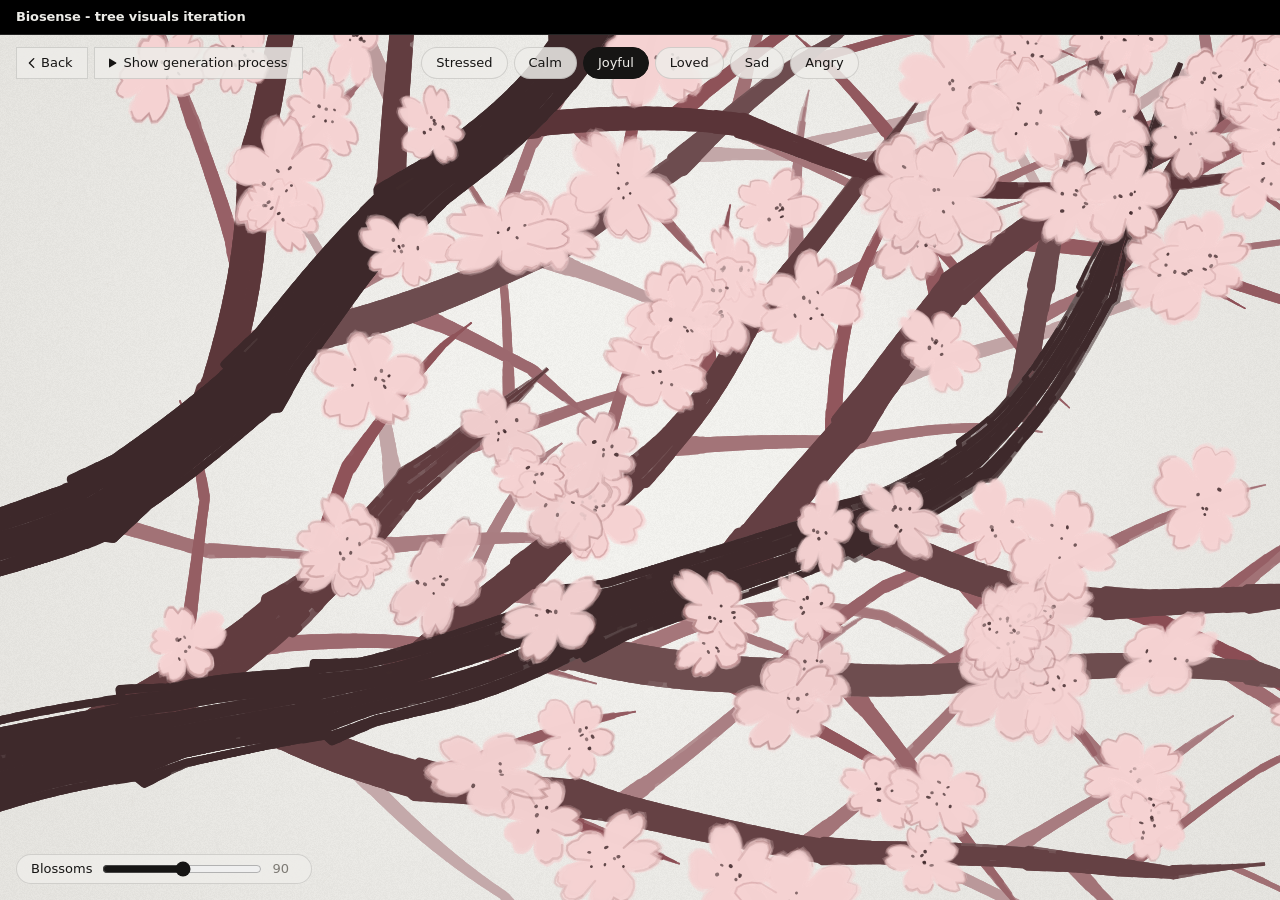
==== emotion-closeup.html @ de57d59a "Add V2 tree visuals: Sakura close-up and flow-field impressions - Home page becomes a single page wi" ====
<!doctype html>
<html lang="en">
<head>
<meta charset="utf-8">
<meta name="viewport" content="width=device-width, initial-scale=1">
<title>Sakura Close-up</title>
<link rel="stylesheet" href="/nav.css">
<script>if (self !== top) document.documentElement.classList.add("in-frame");</script>
<style>
  :root {
    --paper: #eeede9;
    --ink: #161514;
    --muted: #7d7a74;
  }
  * { box-sizing: border-box; }
  html, body { height: 100%; }
  body {
    margin: 0;
    background: var(--paper);
    color: var(--ink);
    font: 13px/1.4 ui-sans-serif, -apple-system, "Segoe UI", system-ui, sans-serif;
    overflow: hidden;
    display: flex;
    flex-direction: column;
  }
  .stage { position: relative; flex: 1; min-height: 0; overflow: hidden; cursor: pointer; }
  .stage.done { cursor: default; }
  .stage canvas { position: absolute; inset: 0; width: 100%; height: 100%; display: block; }

  /* the same quiet pills as Sakura's "Paint again" */
  button {
    font: inherit;
    color: var(--ink);
    background: rgba(238, 237, 233, 0.85);
    border: 1px solid rgba(0, 0, 0, .12);
    border-radius: 999px;
    padding: 6px 14px;
    cursor: pointer;
  }
  button:hover { border-color: rgba(0, 0, 0, .3); }
  button:focus-visible { outline: 2px solid var(--ink); outline-offset: 2px; }
  /* the filter row: Back and "Show generation process" at the left (square), the emotion chips
     centred across the stage (rounded) */
  .filters {
    position: absolute;
    z-index: 2;
    top: 12px;
    left: 16px;
    right: 16px;
    display: grid;
    grid-template-columns: 1fr auto 1fr;
    align-items: start;
    gap: 8px;
  }
  .filters .lead { grid-column: 1; justify-self: start; display: flex; gap: 6px; }
  .filters .lead > * {
    display: inline-flex;
    align-items: center;
    gap: 2px;
    margin: 0;
    padding: 6px 14px 6px 8px;
    font: inherit;
    color: var(--ink);
    text-decoration: none;
    white-space: nowrap;
    background: rgba(238, 237, 233, 0.85);
    border: 1px solid rgba(0, 0, 0, .12);
    border-radius: 0;
    cursor: pointer;
  }
  .filters .lead > button { gap: 7px; padding-left: 12px; }
  .filters .back svg { width: 14px; height: 14px; fill: none; stroke: currentColor; stroke-width: 1.6; stroke-linecap: round; stroke-linejoin: round; }
  .filters .lead .play { width: 10px; height: 10px; fill: currentColor; flex: none; }
  .filters .lead > *:hover { border-color: rgba(0, 0, 0, .3); }
  .filters .lead > *:focus-visible { outline: 2px solid var(--ink); outline-offset: 2px; }
  .in-frame .filters .back { display: none; }   /* inside the home page, the page itself is the way back */
  .moods {
    grid-column: 2;
    display: flex;
    flex-wrap: wrap;
    justify-content: center;
    gap: 6px;
  }
  /* narrow stages: the chips go under Back, still centred */
  @media (max-width: 760px) {
    .filters { grid-template-columns: minmax(0, 1fr); }
    .moods { grid-column: 1; }
  }
  .moods button[aria-pressed="true"] {
    color: var(--paper);
    background: var(--ink);
    border-color: var(--ink);
  }
  .controls {
    position: absolute;
    z-index: 2;
    left: 16px;
    bottom: 16px;
    display: flex;
    gap: 8px;
    align-items: center;
    color: var(--muted);
  }
  .amount {
    display: flex;
    align-items: center;
    gap: 10px;
    padding: 5px 14px;
    color: var(--ink);
    background: rgba(238, 237, 233, 0.85);
    border: 1px solid rgba(0, 0, 0, .12);
    border-radius: 999px;
  }
  .amount input { width: 160px; margin: 0; accent-color: var(--ink); cursor: pointer; }
  .amount output { min-width: 3ch; color: var(--muted); font-variant-numeric: tabular-nums; }
  @media (max-width: 560px) {
    .moods { gap: 4px; }
    .moods button, .filters .lead > * { padding: 5px 10px; }
    .filters .back { padding-left: 6px; }
    .amount { gap: 8px; padding: 4px 10px; }
    .amount input { width: 96px; }
  }
</style>
</head>
<body>
<nav class="gnav">
  <a class="gnav-brand" href="/">Biosense - tree visuals iteration</a>
</nav>
<div class="stage" id="stage">
  <canvas id="paper"></canvas>
  <canvas id="ink" aria-label="A close-up ink painting of cherry branches; click to finish painting"></canvas>
  <canvas id="fx" aria-hidden="true"></canvas>
  <div class="filters">
    <div class="lead">
      <a class="back" href="/#v2" aria-label="Back to V2 Tree visuals"><svg viewBox="0 0 16 16" aria-hidden="true"><path d="M10 3 5 8l5 5"/></svg>Back</a>
      <button id="again" type="button"><svg class="play" viewBox="0 0 10 10" aria-hidden="true"><path d="M2 1.2v7.6a.6.6 0 0 0 .9.5l6.2-3.8a.6.6 0 0 0 0-1L2.9.7a.6.6 0 0 0-.9.5z"/></svg>Show generation process</button>
    </div>
    <div class="moods" id="moods" role="toolbar" aria-label="Choose an emotion (keys 1–6)"></div>
  </div>
  <div class="controls">
    <label class="amount">
      <span id="amountLabel">Blossoms</span>
      <input id="amount" type="range" min="0" max="100" value="50" step="1">
      <output id="amountOut" for="amount">0</output>
    </label>
  </div>
</div>

<script>
// Sakura close-up: the V1 ink Sakura, seen from close in, in six moods.
//
// Everything here is Sakura's own vocabulary: brush strokes with a width profile and dryness, washes
// laid in thin layers, a dried rim and flicked stamens. Each mood is a moment in the cherry's year
// (tight buds, the first blossoms, full bloom, late bloom with young leaves, petals falling, bare
// branches) and changes how the brush is used: the water in the ink, how the hand moves, how heavy
// the branches hang.
//
// The whole tree is painted in a world as large as the stage, and a camera frames a part of the crown
// from close in. Once the painting is done it stays still, while petals that come loose fall on a
// canvas above it, carried by a wind whose gusts come and go.
(() => {
"use strict";

// ---------- moods ----------
// ink, twig, tone: the bark's colour (limbs → twigs) and strength: reddish on pink-flowered trees,
//   near black on white-flowered ones; dry: how fast a stroke runs dry; weight: stroke width
// droop: gravity per depth (negative reaches up); kink, kinkGap, wobble: how the hand moves
// stage: the moment in the cherry's year; mix: what grows at each site (blossom, bud, leaf,
//   calyx: the red cup left when the petals have gone); colours and sizes of the washes
// stem, sepal, budCol: flower stalks, the sepals around buds and flowers, the colour of a closed bud
// spatter: flicked ink; amount: what the amount slider counts; limbs: where the limbs enter the frame
// wind (for the falling petals): amp (how hard it pushes), base (steady lean), pace (speed of its
//   changes), gustRate (gusts a second), gust (gust strength)
// fall: petals coming loose each second once the painting is done; air: petals painted in the air
//   instead, when motion is reduced

const MOODS = {
  stressed: {
    key: 1, label: "Stressed", stage: "in bud", amount: "Buds",
    ink: [46, 28, 32], twig: [124, 56, 66], tone: 0.95, dry: [0.7, 0.95], weight: 0.75,
    droop: [0, 0.0003, 0.002, 0.004], kink: 1.8, kinkGap: [10, 30], wobble: 0.14,
    gap: [[20, 38], [9, 20]], branchP: 0.6, branchAng: [0.5, 1.2], branchLen: [110, 220],
    twigAng: [0.5, 1.3], twigLen: [25, 75], twigW: [0.9, 2.2],
    mix: { bud: 0.75, blossom: 0.25 },
    blossom: { pink: [244, 214, 222], blush: [222, 160, 176], rose: [150, 90, 104], size: [7, 11], bud: [3.6, 6.2],
               stem: [150, 62, 78], sepal: [132, 40, 58], budCol: [200, 92, 118],
               count: [1, 2, 2, 3], spread: 7, density: 0.8, washA: 0.17, stamens: [3, 7] },
    spatter: 14,
    wind: { amp: 3.5, base: 0.08, pace: 1.4, gustRate: 0.22, gust: 1 },
    fall: 0, air: 0, startCount: 120,   // a new painting opens with 120 on the slider
  },
  calm: {
    key: 2, label: "Calm", stage: "first blossoms", amount: "Blossoms",
    ink: [22, 21, 20], twig: [36, 34, 33], tone: 0.95, dry: [0.2, 0.45], weight: 0.85,
    droop: [0, 0.0004, 0.002, 0.005], kink: 0.3, kinkGap: [60, 120], wobble: 0.02,
    gap: [[70, 120], [40, 70]], branchP: 0.55, branchAng: [0.3, 0.7], branchLen: [220, 360],
    twigAng: [0.3, 0.7], twigLen: [70, 150],
    mix: { blossom: 0.5, bud: 0.5 },
    blossom: { pink: [247, 241, 239], blush: [226, 212, 210], rose: [168, 156, 154], size: [10, 15], bud: [3.5, 5.5],
               stem: [62, 56, 54], sepal: [128, 92, 86], budCol: [232, 204, 206],
               count: [1, 1, 1, 2], spread: 16, density: 0.5, washA: 0.15, stamens: [2, 5] },
    spatter: 0,
    wind: { amp: 3, base: 0.2, pace: 0.55, gustRate: 0.03, gust: 0.4 },
    fall: 0.08, air: 2,
  },
  joyful: {
    key: 3, label: "Joyful", stage: "full bloom", amount: "Blossoms",
    ink: [54, 32, 34], twig: [130, 62, 70], tone: 1, dry: [0.1, 0.35], weight: 1,
    droop: [0, -0.0009, -0.0005, 0.0015], kink: 0.75, kinkGap: [34, 80], wobble: 0.05,
    gap: [[32, 60], [16, 32]], branchP: 0.8, branchAng: [0.35, 0.85], branchLen: [160, 290],
    twigAng: [0.35, 0.9], twigLen: [45, 110],
    mix: { blossom: 0.94, bud: 0.06 },
    blossom: { pink: [249, 215, 214], blush: [238, 168, 170], rose: [198, 118, 120], size: [12, 19], bud: [4, 6],
               stem: [158, 74, 88], sepal: [140, 48, 64], budCol: [214, 112, 134],
               count: [1, 1, 1, 2], spread: 20, density: 0.6, washA: 0.2, stamens: [4, 8] },
    spatter: 0,
    wind: { amp: 5.5, base: 0.3, pace: 1, gustRate: 0.1, gust: 0.8 },
    fall: 0.5, air: 12,
  },
  loved: {
    key: 4, label: "Loved", stage: "late bloom, young leaves", amount: "Blossoms & leaves",
    ink: [60, 30, 36], twig: [140, 58, 74], tone: 0.92, dry: [0.15, 0.4], weight: 1,
    droop: [0, 0.0006, 0.0025, 0.007], kink: 0.5, kinkGap: [40, 90], wobble: 0.06,
    gap: [[34, 64], [18, 36]], branchP: 0.75, branchAng: [0.35, 0.9], branchLen: [150, 280],
    twigAng: [0.4, 0.9], twigLen: [40, 100],
    mix: { blossom: 0.55, leaf: 0.45 },
    blossom: { pink: [244, 190, 200], blush: [226, 120, 146], rose: [170, 60, 90], size: [11, 17], bud: [4, 6],
               stem: [168, 66, 88], sepal: [140, 38, 62], budCol: [206, 84, 116],
               leaf: [204, 138, 108], leafRim: [150, 86, 62], leafSize: [16, 26],
               count: [2, 2, 3], spread: 9, density: 0.55, washA: 0.22, stamens: [3, 7] },
    spatter: 0,
    wind: { amp: 4, base: 0.25, pace: 0.8, gustRate: 0.05, gust: 0.5 },
    fall: 0.3, air: 8,
  },
  sad: {
    key: 5, label: "Sad", stage: "petals falling", amount: "Blossoms left",
    ink: [26, 28, 34], twig: [40, 42, 50], tone: 0.9, dry: [0.2, 0.45], weight: 0.6,
    droop: [0, 0.0018, 0.005, 0.011], kink: 0.45, kinkGap: [40, 90], wobble: 0.03,
    gap: [[55, 95], [28, 50]], branchP: 0.5, branchAng: [0.25, 0.55], branchLen: [160, 280],
    twigAng: [0.2, 0.5], twigLen: [70, 160],
    mix: { blossom: 0.55, calyx: 0.22, none: 0.23 },
    blossom: { pink: [236, 231, 234], blush: [204, 200, 212], rose: [136, 132, 150], size: [9, 14], bud: [4, 6],
               stem: [70, 66, 74], sepal: [118, 92, 104], budCol: [222, 208, 216],
               calyx: [130, 82, 84], ragged: 0.6,
               count: [1, 1, 2], spread: 12, density: 0.5, washA: 0.15, stamens: [2, 5] },
    spatter: 0,
    wind: { amp: 4, base: 0.2, pace: 0.5, gustRate: 0.05, gust: 0.6 },
    fall: 2.6, air: 40, startMax: 50,   // a new painting opens with fewer than 50 blossoms left
    // the limbs come in from the left, above and outside the frame: only their thin ends and twigs
    // reach into it, bowing down toward the lower right
    limbs: { side: 1, reach: 0.35, rows: [[-0.45, -0.2, 1], [-0.3, -0.05, 0.7]], tilt: [-0.25, 0.05],
             w: [7, 12], len: [1.4, 2] },
  },
  angry: {
    key: 6, label: "Angry", stage: "bare branches", amount: "Remnants",
    ink: [12, 10, 10], twig: [22, 18, 18], tone: 1, dry: [0.45, 0.8], weight: 1.45,
    droop: [0, 0, 0.001, 0.003], kink: 1.7, kinkGap: [14, 40], wobble: 0.04,
    gap: [[30, 58], [14, 28]], branchP: 0.55, branchAng: [0.5, 1.1], branchLen: [120, 240],
    twigAng: [0.6, 1.3], twigLen: [25, 70], twigW: [1.6, 4],
    mix: { none: 0.62, calyx: 0.3, blossom: 0.08 },
    blossom: { pink: [241, 223, 221], blush: [214, 146, 142], rose: [140, 30, 30], size: [7, 11], bud: [4, 6],
               stem: [46, 36, 36], sepal: [104, 38, 38], budCol: [200, 120, 120],
               calyx: [120, 60, 52], ragged: 1,
               count: [1, 1, 2], spread: 8, density: 0.35, washA: 0.17, stamens: [2, 5] },
    spatter: 34,
    wind: { amp: 8, base: 0.4, pace: 1.3, gustRate: 0.3, gust: 1.4 },
    fall: 0, gustPetals: 5, air: 6,
  },
};
const ORDER = Object.keys(MOODS).sort((a, b) => MOODS[a].key - MOODS[b].key);

// ---------- helpers ----------

const LH = 1000;
let LW = 1600, K = 1, GROUND = 900;
const TAU = Math.PI * 2;
const PAPER_RGB = [238, 237, 233];
const REDUCE = matchMedia("(prefers-reduced-motion: reduce)").matches;
// Every painting is drawn from a seed, so "Show generation process" can repaint the same picture
// stroke by stroke. All randomness below goes through random().
let seed = 0, rng = Math.random;
const random = () => rng();
const rand = (a, b) => (b === undefined ? random() * a : a + random() * (b - a));
const clamp = (v, a, b) => Math.max(a, Math.min(b, v));
const pick = arr => arr[(random() * arr.length) | 0];
const gauss = () => (random() + random() + random() - 1.5) / 1.5;
const mix = (a, b, t) => a.map((v, k) => Math.round(v + (b[k] - v) * t));
// a small seeded generator, so an item paints the same way every time it is redrawn
const seeded = seed => () => {
  seed = (seed + 0x6D2B79F5) | 0;
  let t = Math.imul(seed ^ (seed >>> 15), 1 | seed);
  t = (t + Math.imul(t ^ (t >>> 7), 61 | t)) ^ t;
  return ((t ^ (t >>> 14)) >>> 0) / 4294967296;
};
let IR = random;
const irand = (a, b) => (b === undefined ? IR() * a : a + IR() * (b - a));
const choose = weights => {
  let r = random() * Object.values(weights).reduce((a, b) => a + b, 0);
  for (const [k, w] of Object.entries(weights)) if ((r -= w) <= 0) return k;
  return Object.keys(weights)[0];
};

const vnoise = (() => {
  const P = new Float32Array(1024);
  for (let i = 0; i < 1024; i++) P[i] = random();
  const h = (x, y) => P[(((x * 73856093) ^ (y * 19349663)) >>> 0) & 1023];
  const s = t => t * t * (3 - 2 * t);
  return (x, y) => {
    const xi = Math.floor(x), yi = Math.floor(y), u = s(x - xi), v = s(y - yi);
    const a = h(xi, yi), b = h(xi + 1, yi), c = h(xi, yi + 1), d = h(xi + 1, yi + 1);
    return a + (b - a) * u + (c - a) * v + (a - b - c + d) * u * v;
  };
})();

// the active mood
let M, B, INK_RGB, INK, PINK, BLUSH, STEM;
function use(id) {
  M = MOODS[id];
  B = M.blossom;
  INK_RGB = M.ink;
  INK = INK_RGB.join(",");
  PINK = B.pink.join(",");
  BLUSH = B.blush.join(",");
  STEM = (B.stem || INK_RGB).join(",");
}

// ---------- canvases and camera ----------

const stage = document.getElementById("stage");
const paperCv = document.getElementById("paper");
const inkCv = document.getElementById("ink");
const fxCv = document.getElementById("fx");
const pctx = paperCv.getContext("2d");
const ctx = inkCv.getContext("2d", { willReadFrequently: true });
const fctx = fxCv.getContext("2d");
let S = 1, DPR = 1;   // device pixels per world unit at zoom 1; device pixels per CSS pixel

// The camera: the view's top-left corner in world units, and its zoom.
const ZOOM = 4.2;
let CAM = { x: 0, y: 0, z: 1 };
const VW = () => LW / CAM.z, VH = () => LH / CAM.z;
const inView = (x, y, m = 0) => x > CAM.x - m && x < CAM.x + VW() + m && y > CAM.y - m && y < CAM.y + VH() + m;
// world units → CSS pixels on the stage
const cssX = x => (x - CAM.x) * CAM.z * stage.clientHeight / LH;
const cssY = y => (y - CAM.y) * CAM.z * stage.clientHeight / LH;
const cssLen = v => v * CAM.z * stage.clientHeight / LH;

function layout() {
  DPR = window.devicePixelRatio || 1;
  const w = stage.clientWidth, h = stage.clientHeight;
  LW = (LH * w) / h;
  K = clamp(LW / 1500, 0.6, 1);
  GROUND = LH * 0.9;
  S = (h * DPR) / LH;
  for (const cv of [paperCv, inkCv, fxCv]) { cv.width = Math.round(w * DPR); cv.height = Math.round(h * DPR); }
  pctx.setTransform(S, 0, 0, S, 0, 0);
  fctx.setTransform(DPR, 0, 0, DPR, 0, 0);
}

function setCamera(cam) {
  CAM = cam;
  const z = S * cam.z;
  ctx.setTransform(z, 0, 0, z, -cam.x * z, -cam.y * z);
}

// The camera sits in the middle of the world, above the ground. The tree is built around it rather
// than the other way round: two or three limbs reach in from one side of the frame and spread out
// across it, as if the trunk stood just out of the picture.
function placeCamera() {
  const z = ZOOM / Math.sqrt(K), vw = LW / z, vh = LH / z;
  return { x: (LW - vw) / 2, y: clamp(LH * 0.42 - vh / 2, 10, GROUND - 40 - vh), z };
}

function paintPaper() {
  pctx.fillStyle = "#eeede9";
  pctx.fillRect(0, 0, LW, LH);
  const g = pctx.createRadialGradient(LW / 2, LH * 0.45, LH * 0.2, LW / 2, LH * 0.5, Math.max(LW, LH) * 0.8);
  g.addColorStop(0, "rgba(255,255,255,0.2)");
  g.addColorStop(1, "rgba(120,115,105,0.1)");
  pctx.fillStyle = g;
  pctx.fillRect(0, 0, LW, LH);
  pctx.lineWidth = 0.35;
  for (let i = 0, n = (LW * LH) / 260; i < n; i++) {
    const x = rand(LW), y = rand(LH), a = rand(TAU), l = rand(3, 14);
    pctx.strokeStyle = `rgba(110,105,95,${rand(0.03, 0.08)})`;
    pctx.beginPath(); pctx.moveTo(x, y);
    pctx.quadraticCurveTo(x + Math.cos(a + 0.6) * l * 0.5, y + Math.sin(a + 0.6) * l * 0.5, x + Math.cos(a) * l, y + Math.sin(a) * l);
    pctx.stroke();
  }
  const img = pctx.getImageData(0, 0, paperCv.width, paperCv.height), d = img.data;
  for (let i = 0; i < d.length; i += 4) {
    const n = (random() - 0.5) * 7;
    d[i] += n; d[i + 1] += n; d[i + 2] += n;
  }
  pctx.putImageData(img, 0, 0);
}

// ---------- strokes ----------
// Sakura's strokes, sampled finer: seen this close, its spacing of 3.2 shows as bands across the
// thick limbs. U converts Sakura's per-sample constants to the same lengths in world units.

const DL = 1;
const U = DL / 3.2;
const SPEED = 3;   // samples per frame: about half Sakura's pace, since the camera magnifies every stroke

function makeStroke({ x, y, a, w0, len, depth, tone, start,
                      droop = M.droop[depth] ?? 0, taper = 0.6, tail = true, flare = 0, kink = M.kink, dry, hold = null }) {
  const pts = [];
  const wrap = () => { while (a < -Math.PI / 2) a += TAU; while (a >= 1.5 * Math.PI) a -= TAU; };
  wrap();
  const seed = rand(1000);
  let kinkIn = rand(...M.kinkGap), knot = 0;
  const n = Math.max(4, Math.round(len / DL));
  for (let i = 0; i < n; i++) {
    const t = i / (n - 1);
    let w = w0 * (1 - taper * t ** 1.1);
    w *= 0.75 + 0.25 * Math.min(1, (i * U) / 4) + (i * U < 3 ? 0.18 : 0);
    if (flare) w *= 1 + flare * Math.max(0, 1 - (i * U) / 14) ** 2;
    w *= 1 + 0.22 * Math.max(0, 1 - (knot * U) / 4);
    if (tail && t > 0.86) w *= Math.max(0.12, 1 - (t - 0.86) / 0.14) ** 0.8;
    pts.push({ x, y, w });
    a += (Math.PI / 2 - a) * droop * DL * (0.4 + t) + (vnoise(seed, i * U * 0.06) - 0.5) * M.wobble * U;
    if (hold) a += Math.atan2(Math.sin(hold[0] - a), Math.cos(hold[0] - a)) * hold[1] * U;
    if (x < 30) a += (Math.sin(a) > 0 ? -0.03 : 0.03) * U; else if (x > LW - 30) a += (Math.sin(a) > 0 ? 0.03 : -0.03) * U;
    knot++;
    if ((kinkIn -= DL) <= 0) {
      a += rand(-0.38, 0.38) * kink;
      kinkIn = rand(...M.kinkGap); knot = 0;
    }
    wrap();
    x += Math.cos(a) * DL; y += Math.sin(a) * DL;
    if (y > LH - 6 || y < 6 || x < 4 || x > LW - 4) break;
    if (depth >= 1 && depth <= 3 && y > GROUND - 10) break;
  }
  const Bn = clamp(Math.round(w0 * 0.9), 4, 40);
  const bristles = Array.from({ length: Bn }, (_, j) => ({
    u: -1 + (2 * (j + 0.5)) / Bn + rand(-0.3, 0.3) / Bn,
    ink: rand(0.78, 1.02),
    seed: rand(1000),
  }));
  for (let i = 0; i < pts.length; i++) {
    const p = pts[Math.max(0, i - 1)], q = pts[Math.min(pts.length - 1, i + 1)];
    const dx = q.x - p.x, dy = q.y - p.y, m = Math.hypot(dx, dy) || 1;
    pts[i].nx = -dy / m; pts[i].ny = dx / m;
  }
  const twig = M.twig || M.ink;
  const ink = depth >= 3 ? twig : depth === 2 ? mix(M.ink, twig, 0.4) : M.ink;   // young wood is redder or greyer
  return { pts, bristles, depth, ink, tone: tone * M.tone, start, dry: dry ?? rand(...M.dry), drawn: 0, sites: [] };
}

function buildScene() {
  const strokes = [];
  const add = opts => { const s = makeStroke(opts); if (s.pts.length < 2) return s; strokes.push(s); grow(s); return s; };
  const at = (s, i) => {
    const j = Math.min(i + 1, s.pts.length - 1), k = j === i ? i - 1 : i;
    return { p: s.pts[i], a: Math.atan2(s.pts[j].y - s.pts[k].y, s.pts[j].x - s.pts[k].x) };
  };
  const tw = M.twigW || [1.3, 3.8];
  const grow = s => {
    if (s.depth < 1 || s.depth >= 3) return;
    const n = s.pts.length, gap = M.gap[s.depth - 1];
    let i = Math.round((rand(...gap) * K) / DL) + 4;
    let side = random() < 0.5 ? 1 : -1;
    while (i < n - 4) {
      const { p, a } = at(s, i);
      const start = s.start + i / SPEED + rand(2, 10);
      side = -side;
      if (s.depth === 1 && random() < M.branchP) {
        add({ x: p.x, y: p.y, a: a + side * rand(...M.branchAng), w0: p.w * rand(0.45, 0.65),
              len: rand(...M.branchLen) * K, depth: 2, tone: rand(0.82, 0.96), start });
      } else {
        const light = random() < 0.2;
        add({ x: p.x, y: p.y, a: a + side * rand(...M.twigAng), w0: clamp(p.w * rand(0.45, 0.6), tw[0] * M.weight, tw[1] * M.weight),
              len: rand(...M.twigLen) * K, depth: 3, tone: light ? rand(0.35, 0.5) : rand(0.62, 0.92), start });
      }
      i += Math.round((rand(...gap) * K) / DL);
    }
  };

  // limbs enter from one side, at the top, middle and foot of the frame: the upper ones hold level
  // or dip, the lower ones climb, all of them spreading across toward the far side
  const side = M.limbs?.side ?? (random() < 0.5 ? 1 : -1);   // 1: from the left
  const vx = CAM.x, vy = CAM.y, vw = VW(), vh = VH();
  const L = M.limbs || {};
  const rows = L.rows || [[0.06, 0.28, 0.75], [0.38, 0.62, 1], [0.74, 0.98, 0.75]];
  const reach = (L.reach || 0) * vw;
  let limb = 0;
  for (const [lo, hi, chance] of rows) {
    if (random() > chance) continue;
    const u = rand(lo, hi), y = vy + vh * u;
    const tilt = L.tilt ? rand(...L.tilt) : 0.12 - 0.55 * u + rand(-0.1, 0.1);   // radians: + dips, - climbs
    const x = side > 0 ? vx - reach - rand(6, 30) * K : vx + vw + reach + rand(6, 30) * K;
    add({ x, y, a: side > 0 ? tilt : Math.PI - tilt, w0: rand(...(L.w || [16, 30])) * K * M.weight, len: vw * rand(...(L.len || [0.95, 1.45])),
          depth: 1, tone: rand(0.9, 0.97), start: 10 + limb * rand(12, 36), taper: 0.7 });
    limb++;
  }

  // sites for twice the mood's density: the amount slider shows any share of them
  const step = (lo, hi) => Math.max(2, Math.round((rand(lo, hi) * K) / DL / (B.density * 2)));
  for (const s of strokes) {
    const n = s.pts.length;
    if (s.depth === 1) s.sites.push(n - 1);
    if (s.depth === 2) for (let i = Math.round(n * 0.3); i < n; i += step(45, 90)) s.sites.push(i);
    if (s.depth === 3) {
      for (let i = Math.round(n * 0.2); i < n - 2; i += step(20, 40)) s.sites.push(i);
      s.sites.push(n - 1);
    }
  }
  return { strokes };
}


// ---------- brush ----------

const inkTone = (d, rgb = INK_RGB) => `rgb(${PAPER_RGB.map((p, k) => Math.round(p + (rgb[k] - p) * d)).join(",")})`;

function paintChunk(s, i0, i1) {
  const pts = s.pts, n = pts.length;
  const mid = pts[(i0 + i1) >> 1];
  const t = ((i0 + i1) / 2) / (n - 1);
  const lw = Math.max(0.35, (mid.w / s.bristles.length) * 2.1);
  const from = Math.max(0, i0 - Math.round(2 / U));
  ctx.save();
  ctx.globalCompositeOperation = "darken";
  ctx.lineCap = "round";
  ctx.lineJoin = "round";
  for (const b of s.bristles) {
    const ink = b.ink - s.dry * t ** 1.3 * (0.5 + Math.abs(b.u));
    const grain = vnoise(mid.x * 0.33 + b.seed, mid.y * 0.33);
    const d = clamp((ink - 0.22 + (grain - 0.5) * 0.55) * 2.3, 0, 1) * s.tone;
    if (d < 0.04) continue;
    ctx.strokeStyle = inkTone(d, s.ink);
    ctx.lineWidth = lw;
    ctx.beginPath();
    for (let i = from; i <= i1; i++) {
      const p = pts[i];
      const splay = (vnoise(b.seed, i * U * 0.08) - 0.5) * 0.25;
      const o = (b.u * 0.92 + splay) * p.w * 0.5;
      const x = p.x + p.nx * o, y = p.y + p.ny * o;
      i === from ? ctx.moveTo(x, y) : ctx.lineTo(x, y);
    }
    ctx.stroke();
  }
  ctx.restore();
}

// ink flicked off the brush: a few dense clusters of dots and short tails near the limbs
function paintSpatter(strokes) {
  const limbs = strokes.filter(s => s.depth >= 1 && s.depth <= 2);
  if (!limbs.length) return;
  for (let c = 0; c < M.spatter; c++) {
    const s = pick(limbs), p = pick(s.pts);
    if (!inView(p.x, p.y, 20)) continue;
    const dir = rand(TAU), dots = (rand(4, 14)) | 0;
    for (let k = 0; k < dots; k++) {
      const r = Math.abs(gauss()) * 26 * K, a = dir + gauss() * 0.7;
      const x = p.x + Math.cos(a) * r, y = p.y + Math.sin(a) * r;
      const size = rand(0.25, 1.6) * K * (1 - r / (60 * K));
      if (size <= 0.1) continue;
      ctx.fillStyle = `rgba(${INK},${rand(0.55, 0.9)})`;
      ctx.beginPath(); ctx.ellipse(x, y, size * rand(1, 2.4), size, a, 0, TAU); ctx.fill();
    }
  }
}

// ---------- what grows at each site ----------
// blossom: five notched petals (ragged: some already gone); bud: a closed bud on its own stalk, held
// in a cup of sepals, sometimes swelling to show its petals; leaf: a young bronze leaf with a vein;
// calyx: the small red cup and stalk left when the petals have fallen.
// As in Sakura, each takes the ink already under its stalk, and washes are laid in thin layers.

function inkAt(img, x, y, r = 3) {
  const P = PAPER_RGB[0] + PAPER_RGB[1] + PAPER_RGB[2], I = INK_RGB[0] + INK_RGB[1] + INK_RGB[2];
  const z = S * CAM.z;
  let sum = 0, cnt = 0;
  for (let oy = -r; oy <= r; oy++)
    for (let ox = -r; ox <= r; ox++) {
      const px = Math.round((x + ox - CAM.x) * z), py = Math.round((y + oy - CAM.y) * z);
      if (px < 0 || py < 0 || px >= img.width || py >= img.height) continue;
      const k = (py * img.width + px) * 4, d = img.data;
      sum += (d[k + 3] / 255) * clamp((P - d[k] - d[k + 1] - d[k + 2]) / (P - I), 0, 1); cnt++;
    }
  return cnt ? sum / cnt : 0;
}

function blossomOutline(petals) {
  const N = 60, pts = [], seed = rand(100);
  for (let i = 0; i < N; i++) {
    const th = (i / N) * TAU;
    const k = (th * 5) / TAU, pi = Math.floor(k), phi = k - pi;
    const lobe = Math.sin(Math.PI * phi) ** 0.5;
    const notch = rand(0.08, 0.22) * Math.exp(-(((phi - 0.5) / 0.07) ** 2));
    const wobble = 0.85 + 0.3 * vnoise(seed + Math.cos(th) * 1.6, Math.sin(th) * 1.6);
    const r = (0.38 + 0.62 * lobe - notch) * petals[pi % 5] * wobble;
    pts.push([Math.cos(th) * r, Math.sin(th) * r]);
  }
  return pts;
}

// a cherry leaf: pointed tip, rounded base, finely toothed edge, lying along +x from its stalk
function leafOutline() {
  const N = 60, pts = [], fat = rand(0.3, 0.4);
  for (let i = 0; i < N; i++) {
    const th = (i / N) * TAU, c = Math.cos(th), s = Math.sin(th);
    const u = (1 - c) / 2;                               // 0 at the tip, 1 at the base
    const width = fat * Math.sin(Math.PI * (0.15 + 0.85 * u)) ** 0.8;
    const tooth = 1 + 0.06 * Math.sin(i * 2.6);
    pts.push([0.5 + c * 0.5, s * width * tooth]);
  }
  return pts;
}

// a closed bud seen from the side: an egg, fuller at the base and narrowing to a soft point
function budOutline(swell) {
  const N = 48, pts = [], seed = rand(100), W = swell ? 0.6 : 0.5;
  for (let i = 0; i < N; i++) {
    const th = (i / N) * TAU, c = Math.cos(th);
    const wobble = 0.95 + 0.1 * vnoise(seed + c * 1.4, Math.sin(th) * 1.4);
    pts.push([c * (1 + 0.06 * Math.max(0, c) ** 4) * wobble, Math.sin(th) * W * (1 - 0.22 * c) * wobble]);
  }
  return pts;
}

// the calyx: a small cup holding the base of the bud, its rim split into three short sepal tips
// that point along the bud. A swelling bud sits a little lower in it and shows more of its petals.
function calyxOutline(swell) {
  const W = swell ? 0.6 : 0.5, rim = swell ? -0.78 : -0.62, tip = swell ? -0.5 : -0.25;
  const half = W * Math.sqrt(1 - rim * rim) * (1 - 0.22 * rim) + 0.06;   // just outside the bud at the rim
  const base = -1.12, side = [];
  for (let k = 0; k <= 8; k++) {
    const u = k / 8;
    side.push([base + (rim - base) * u, half * Math.sqrt(u) * (0.9 + 0.1 * u)]);
  }
  const notch = rim + (tip - rim) * 0.35;
  const keys = [[rim, half], [tip, half * 0.72], [notch, half * 0.3], [tip + 0.06, 0], [notch, -half * 0.3], [tip, -half * 0.72], [rim, -half]];
  const lip = [];
  for (let k = 0; k < keys.length - 1; k++)
    for (let j = 0; j < 4; j++) {
      const u = j / 4, [x0, y0] = keys[k], [x1, y1] = keys[k + 1];
      lip.push([x0 + (x1 - x0) * u + rand(-0.015, 0.015), y0 + (y1 - y0) * u + rand(-0.015, 0.015)]);
    }
  return [...side, ...lip, ...side.slice().reverse().map(([x, y]) => [x, -y])];
}

function makeItems(strokes, img, t0, t1) {
  const items = [];
  for (const s of strokes)
    for (const i of s.sites) {
      const p = s.pts[i];
      if (!inView(p.x, p.y, 30)) continue;
      const local = inkAt(img, p.x, p.y);
      const when = clamp((s.start + i / SPEED - t0) / Math.max(1, t1 - t0), 0, 1);
      const count = pick(B.count);
      // which way the twig runs here: buds grow out from it on their stalks
      const j0 = Math.max(0, i - 2), j1 = Math.min(s.pts.length - 1, i + 2);
      const head = Math.atan2(s.pts[j1].y - s.pts[j0].y, s.pts[j1].x - s.pts[j0].x);
      for (let k = 0; k < count; k++) {
        const kind = choose(M.mix);
        if (kind === "none") continue;
        const ink = clamp((0.35 + 0.9 * local) * rand(0.7, 1.3), 0.3, 1.2);
        const m = clamp(0.2 + 0.25 * ink, 0, 0.5);
        const spread = (kind === "bud" || kind === "calyx" ? 0.6 : 1) * B.spread;
        let x = p.x + rand(-spread, spread) * K, y = p.y + rand(-spread * 0.6, spread) * K;
        const it = { kind, ax: p.x, ay: p.y, x, y, ink, rot: rand(TAU), squash: rand(0.55, 1),
                     rim: mix(B.rose, INK_RGB, m).join(","), start: Math.round(when * 150 + rand(0, 30)), t: 0,
                     rank: random(), seed: (random() * 2 ** 31) | 0 };
        it.rng = seeded(it.seed);
        const sep = B.sepal || [120, 60, 60];
        it.sepal = mix(sep, INK_RGB, rand(0, 0.2)).join(",");
        it.sepalEdge = mix(sep, INK_RGB, 0.45).join(",");
        if (kind === "bud") {
          // buds grow only on thin, young wood: the outer part of a twig, never off a branch or limb
          if (s.depth < 3 || i < s.pts.length * 0.35 || p.w > 2.4 * K * M.weight) continue;
          // the stalk leaves the twig at a narrow angle, leaning the way the twig grows, and is finer
          // than the twig it comes from
          const a = head + (random() < 0.5 ? -1 : 1) * rand(0.18, 0.5);
          const stalk = rand(4, 9) * K;
          it.sx = p.x + Math.cos(a) * stalk; it.sy = p.y + Math.sin(a) * stalk;
          it.axis = a + rand(-0.12, 0.12);
          it.stalkW = clamp(p.w * 0.45, 0.3 * K, 0.6 * K);
        }
        if (kind === "blossom") {
          it.R = rand(...B.size) * K;
          // seated on the twig itself, no stalk: the flower's centre lies within its own radius of the site
          const d = rand(0.15, 0.7) * it.R, a0 = rand(TAU);
          x = it.x = p.x + Math.cos(a0) * d; y = it.y = p.y + Math.sin(a0) * d;
          const petals = Array.from({ length: 5 }, () => rand(0.82, 1.08));
          if (random() < (B.ragged || 0)) for (let j = (rand(1, 4)) | 0; j > 0; j--) petals[(random() * 5) | 0] = rand(0.3, 0.5);
          it.outline = blossomOutline(petals);
          it.stamens = (rand(...B.stamens)) | 0;
          it.peek = random() < 0.7;   // sepal tips showing between the petals
        } else if (kind === "bud") {
          // the bud and the cup of sepals it sits in, both outlines in the bud's own frame: x runs
          // along the stalk's direction, the bud's base at x = -1 and its tip at x = 1
          it.swell = random() < 0.4;
          it.R = rand(...B.bud) * K * (it.swell ? 1.2 : 1);   // half the bud's length
          it.rot = it.axis; it.squash = 1;
          it.outline = budOutline(it.swell);
          it.cup = calyxOutline(it.swell);
          const col = B.budCol || B.blush;
          it.body = (it.swell ? mix(B.pink, col, 0.35) : col).join(",");
          it.deep = mix(col, INK_RGB, 0.3).join(",");
          x = it.x = it.sx + Math.cos(it.axis) * it.R * 1.1;
          y = it.y = it.sy + Math.sin(it.axis) * it.R * 1.1;
        } else if (kind === "leaf") {
          it.R = rand(...B.leafSize) * K;
          it.rot = Math.atan2(y - p.y, x - p.x) + rand(-0.6, 0.6);
          x = it.x = p.x + Math.cos(it.rot) * rand(2, 5) * K;
          y = it.y = p.y + Math.sin(it.rot) * rand(2, 5) * K;
          it.squash = rand(0.7, 1);
          it.outline = leafOutline();
          it.body = mix(B.leaf, [158, 170, 108], rand(0.15, 0.6)).join(",");
          it.edge = mix(B.leafRim, INK_RGB, 0.2).join(",");
        } else {   // calyx
          it.R = rand(1.8, 2.8) * K;
          it.col = mix(B.calyx, INK_RGB, rand(0, 0.3)).join(",");
        }
        if (!inView(x, y, it.R * 2)) continue;
        items.push(it);
      }
    }
  return items;
}

const STALK = 7, BLOOM = 38;

function tf(f, px, py, scale) {
  const c = Math.cos(f.rot), s = Math.sin(f.rot);
  const x = px * scale, y = py * scale * f.squash;
  return [f.x + x * c - y * s, f.y + x * s + y * c];
}

function washLayer(f, sc, fill, extra) {
  const ox = irand(-0.05, 0.05) * f.R, oy = irand(-0.05, 0.05) * f.R;
  ctx.beginPath();
  f.outline.forEach(([px, py], i) => {
    const j = irand(0.97, 1.03);
    const [x, y] = tf(f, px * j, py * j, sc);
    i ? ctx.lineTo(x + ox, y + oy) : ctx.moveTo(x + ox, y + oy);
  });
  ctx.closePath();
  ctx.fillStyle = fill;
  ctx.fill();
  if (extra) { ctx.fillStyle = extra; ctx.fill(); }
}

function dryRim(f, color, lobes) {
  ctx.lineCap = "round";
  const o = f.outline, per = o.length / lobes;
  for (let pass = 0; pass < 3; pass++) {
    ctx.strokeStyle = `rgba(${color},${irand(0.1, 0.22)})`;
    ctx.lineWidth = irand(0.3, 0.7) * K;
    for (let k = 0; k < lobes; k++) {
      if (IR() < 0.35) continue;
      const a = Math.round(irand(per * 0.3)), b = Math.round(per - irand(per * 0.3));
      const sc = f.R * irand(0.95, 1.02);
      ctx.beginPath();
      for (let i = a; i <= b; i++) {
        const [px, py] = o[(Math.round(k * per) + i) % o.length];
        const [x, y] = tf(f, px, py, sc);
        i === a ? ctx.moveTo(x, y) : ctx.lineTo(x, y);
      }
      ctx.stroke();
    }
  }
}

function stamenDots(f, n) {
  for (let k = 0; k < n; k++) {
    const a = irand(TAU), r = f.R * irand(0.08, 0.36);
    const x = f.x + Math.cos(a) * r, y = f.y + Math.sin(a) * r * f.squash;
    ctx.fillStyle = `rgba(${INK},${irand(0.5, 0.85) * M.tone})`;
    ctx.beginPath(); ctx.ellipse(x, y, irand(0.35, 0.7) * K, irand(0.3, 0.55) * K, irand(TAU), 0, TAU); ctx.fill();
  }
}

// one frame of one item; true once it is finished
function paintItem(f) {
  IR = f.rng;
  const t = f.t++;
  if (t <= STALK) {
    const u0 = Math.max(0, t - 1) / STALK, u1 = t / STALK;
    const ex = f.sx ?? f.x, ey = f.sy ?? f.y;   // a bud sits on the end of its stalk
    const mx = (f.ax + ex) / 2 + (ex - f.ax) * 0.15, my = (f.ay + ey) / 2 - 2;
    const at = u => {
      const v = 1 - u;
      return [v * v * f.ax + 2 * v * u * mx + u * u * ex, v * v * f.ay + 2 * v * u * my + u * u * ey];
    };
    ctx.strokeStyle = f.kind === "calyx" ? `rgba(${f.col},0.5)` : `rgba(${STEM},${0.75 * Math.min(1, f.ink + 0.2) * M.tone})`;
    ctx.lineWidth = f.stalkW ?? (f.kind === "calyx" ? 0.5 : 0.6) * K;
    ctx.lineCap = "round";
    if (f.kind !== "blossom") { ctx.beginPath(); ctx.moveTo(...at(u0)); ctx.lineTo(...at(u1)); ctx.stroke(); }
    return false;
  }
  const g = t - STALK;

  if (f.kind === "calyx") {
    // five short sepals folded back around a dark cup, and the bare style
    ctx.lineCap = "round";
    const dir = Math.atan2(f.y - f.ay, f.x - f.ax);
    for (let k = 0; k < 5; k++) {
      const a = dir + Math.PI + (k - 2) * 0.55 + irand(-0.15, 0.15);
      ctx.strokeStyle = `rgba(${f.col},${irand(0.3, 0.5)})`;
      ctx.lineWidth = irand(0.35, 0.6) * K;
      ctx.beginPath(); ctx.moveTo(f.x, f.y);
      ctx.lineTo(f.x + Math.cos(a) * f.R * irand(0.7, 1.1), f.y + Math.sin(a) * f.R * irand(0.7, 1.1)); ctx.stroke();
    }
    ctx.fillStyle = `rgba(${f.col},0.55)`;
    ctx.beginPath(); ctx.ellipse(f.x, f.y, f.R * 0.4, f.R * 0.32, dir, 0, TAU); ctx.fill();
    ctx.strokeStyle = `rgba(${INK},0.5)`;
    ctx.lineWidth = 0.35 * K;
    ctx.beginPath(); ctx.moveTo(f.x, f.y);
    ctx.lineTo(f.x + Math.cos(dir) * f.R * 1.2, f.y + Math.sin(dir) * f.R * 1.2); ctx.stroke();
    return true;
  }

  if (f.kind === "bud") {
    // painted like the blossoms: the bud's colour in thin layers spreading from its middle, deepest
    // at the base; then the cup of sepals over it in the same way; then the rims dry
    const cup = { ...f, outline: f.cup };
    if (g < 12) {
      const p = (g + 1) / 12, sc = f.R * (0.45 + 0.55 * (1 - (1 - p) ** 2));
      washLayer(f, sc, `rgba(${f.body},0.2)`, p < 0.5 ? `rgba(${f.deep},0.06)` : null);
      return false;
    }
    if (g < 15) {
      const low = { ...f, x: f.x - Math.cos(f.axis) * f.R * 0.4, y: f.y - Math.sin(f.axis) * f.R * 0.4 };
      washLayer(low, f.R * 0.62, `rgba(${f.deep},0.12)`);
      return false;
    }
    if (g < 23) {
      washLayer(cup, f.R, `rgba(${f.sepal},0.2)`, g < 17 ? `rgba(${f.sepalEdge},0.05)` : null);
      return false;
    }
    dryRim(f, f.rim, 2);
    dryRim(cup, f.sepalEdge, 3);
    return true;
  }

  if (f.kind === "leaf") {
    if (g < BLOOM * 0.8) {
      const p = (g + 1) / (BLOOM * 0.8), sc = f.R * (1 - (1 - p) ** 3);
      washLayer(f, sc, `rgba(${f.body},0.13)`, p < 0.4 ? `rgba(${f.edge},0.04)` : null);
      return false;
    }
    dryRim(f, f.edge, 2);
    // the midrib and a few side veins
    ctx.lineCap = "round";
    ctx.strokeStyle = `rgba(${f.edge},0.45)`;
    ctx.lineWidth = 0.45 * K;
    ctx.beginPath(); ctx.moveTo(...tf(f, 0.02, 0, f.R)); ctx.lineTo(...tf(f, 0.92, 0, f.R)); ctx.stroke();
    ctx.lineWidth = 0.3 * K;
    for (let k = 1; k <= 5; k++) {
      const u = k / 6.5;
      for (const side of [-1, 1]) {
        ctx.beginPath(); ctx.moveTo(...tf(f, u, 0, f.R));
        ctx.lineTo(...tf(f, u + 0.12, side * 0.22 * Math.sin(Math.PI * (0.15 + 0.85 * (1 - u))), f.R)); ctx.stroke();
      }
    }
    return true;
  }

  // an open blossom: the sepal tips first, where they show between the petals; then one wash layer
  // per frame, each a little larger; then the rim dries
  if (g === 0 && f.peek) {
    for (let k = 0; k < 5; k++) {
      const th = (k / 5) * TAU + irand(-0.1, 0.1), l = irand(1.05, 1.2);
      ctx.beginPath();
      ctx.moveTo(...tf(f, Math.cos(th - 0.2) * 0.5, Math.sin(th - 0.2) * 0.5, f.R));
      ctx.lineTo(...tf(f, Math.cos(th) * l, Math.sin(th) * l, f.R));
      ctx.lineTo(...tf(f, Math.cos(th + 0.2) * 0.5, Math.sin(th + 0.2) * 0.5, f.R));
      ctx.closePath();
      ctx.fillStyle = `rgba(${f.sepal},0.7)`;
      ctx.fill();
    }
  }
  const bloom = BLOOM;
  if (g < bloom) {
    const p = (g + 1) / bloom, sc = f.R * (1 - (1 - p) ** 3);
    washLayer(f, sc, `rgba(${PINK},${B.washA})`, p < 0.5 ? `rgba(${BLUSH},0.06)` : null);
    ctx.fillStyle = `rgba(${INK},${0.012 * f.ink * (1.5 - p)})`;
    ctx.fill();
    return false;
  }
  dryRim(f, f.rim, 5);
  stamenDots(f, f.stamens);
  return true;
}

// petals painted in the air, used instead of falling ones when motion is reduced
function paintStillPetal(x, y, s, rot, squash) {
  ctx.save();
  ctx.translate(x, y); ctx.rotate(rot); ctx.scale(1, squash);
  petalPath(ctx, s);
  ctx.fillStyle = `rgba(${PINK},0.95)`; ctx.fill();
  ctx.fillStyle = `rgba(${BLUSH},0.25)`; ctx.fill();
  ctx.strokeStyle = `rgba(${B.rose.join(",")},0.35)`; ctx.lineWidth = 0.3; ctx.stroke();
  ctx.restore();
}

function petalPath(c, s) {
  c.beginPath();
  c.moveTo(-s, 0);
  c.bezierCurveTo(-s * 0.6, -s * 1.1, s * 0.7, -s * 1.0, s, -s * 0.25);
  c.lineTo(s * 0.72, 0);
  c.lineTo(s, s * 0.25);
  c.bezierCurveTo(s * 0.7, s * 1.0, -s * 0.6, s * 1.1, -s, 0);
}

// ---------- wind ----------
// A steady lean with an occasional gust. Nothing blows until the painting is finished, and the wind
// rises gently from still. It only carries the falling petals; the painting itself does not move.

// the wind's state, advanced once a frame
const wind = { lean: 0, gust: 0, gustT0: 0, gustDur: 0, gustStr: 0, nextGust: 0, t: 0 };
function updateWind(now, dt) {
  const W = M.wind;
  wind.t += dt * W.pace;
  if (now > wind.nextGust) {
    wind.gustT0 = now; wind.gustDur = rand(1200, 3200) / W.pace; wind.gustStr = W.gust * rand(0.5, 1);
    wind.nextGust = now + wind.gustDur + (-Math.log(1 - random()) / W.gustRate) * 1000;
  }
  const g = clamp((now - wind.gustT0) / wind.gustDur, 0, 1);
  wind.gust = wind.gustStr * Math.sin(Math.PI * g) ** 2;
  wind.lean = W.base * (0.6 + 0.8 * vnoise(wind.t * 0.25, 3.7)) + wind.gust;
}

// ---------- falling petals ----------
// In CSS pixels on the fx canvas, carried by the same wind.

let falling = [], fallAcc = 0, items = [];
function spawnPetal(fromEdge) {
  const s = cssLen(rand(2.6, 4.4) * K);
  if (fromEdge) {
    falling.push({ x: -20, y: rand(stage.clientHeight * 0.8), vx: rand(80, 160), vy: rand(10, 40), s, rot: rand(TAU), vr: rand(-4, 4), ph: rand(TAU), torn: true });
    return;
  }
  const open = items.filter(f => f.kind === "blossom");   // only what the slider shows
  if (!open.length) return;
  const f = pick(open);
  falling.push({ x: cssX(f.x) + rand(-0.5, 0.5) * cssLen(f.R), y: cssY(f.y) + rand(-0.5, 0.5) * cssLen(f.R),
                 vx: 0, vy: rand(12, 30), s, rot: rand(TAU), vr: rand(-1.6, 1.6), ph: rand(TAU), torn: false });
}

function drawPetals(dt) {
  const w = stage.clientWidth, h = stage.clientHeight, W = M.wind;
  fctx.clearRect(0, 0, w, h);
  const push = wind.lean * 70 * W.amp / 5;   // wind speed in CSS px a second
  falling = falling.filter(p => {
    p.ph += dt * rand(2, 3.2);
    p.vx += (push - p.vx) * Math.min(1, dt * (p.torn ? 2 : 0.8));
    p.vy += ((p.torn ? 30 : 34) - p.vy) * Math.min(1, dt * 0.6);
    p.x += (p.vx + Math.sin(p.ph) * 14) * dt;
    p.y += (p.vy + Math.cos(p.ph * 0.7) * 6) * dt;
    p.rot += p.vr * dt;
    if (p.y > h + 20 || p.x > w + 30 || p.x < -40) return false;
    fctx.save();
    fctx.translate(p.x, p.y); fctx.rotate(p.rot); fctx.scale(1, 0.25 + 0.75 * Math.abs(Math.cos(p.ph)));
    petalPath(fctx, p.s);
    fctx.fillStyle = `rgba(${PINK},0.92)`; fctx.fill();
    fctx.fillStyle = `rgba(${BLUSH},0.4)`; fctx.fill();
    fctx.strokeStyle = `rgba(${B.rose.join(",")},0.6)`; fctx.lineWidth = 0.6; fctx.stroke();
    fctx.restore();
    return true;
  });
}

// ---------- timeline ----------
// branches → spatter → buds, blossoms, leaves → the wind. Strokes the camera never sees are
// skipped, and the clock starts just before the first brush enters the frame. Clicking the stage
// while it is still being painted finishes the painting at once.

let run = 0, finishRun = -1;
let pool = [], ordered = [], branches = null, stillPetals = [], paintedCount = -1;
const amountIn = document.getElementById("amount");
const amountOut = document.getElementById("amountOut");
const amountLabel = document.getElementById("amountLabel");
// the slider is a count: the first n of the pool in rank order
const count = () => +amountIn.value;
const shown = () => ordered.slice(0, count());

// Paints instantly by default. `animate` shows the generation process; `fresh` rolls a new picture,
// otherwise the current one is painted again from its seed.
function paint({ animate = false, fresh = true } = {}) {
  const id = ++run;
  if (fresh) seed = (Math.random() * 4294967296) | 0;
  rng = seeded(seed);
  if (!animate) finishRun = id;
  if (!stage.clientWidth || !stage.clientHeight) return;
  stage.classList.remove("done");
  falling = []; items = []; pool = []; ordered = []; branches = null; stillPetals = []; paintedCount = -1;
  layout();
  fctx.clearRect(0, 0, stage.clientWidth, stage.clientHeight);
  paintPaper();
  setCamera(placeCamera());
  const scene = buildScene();
  ctx.save(); ctx.setTransform(1, 0, 0, 1, 0, 0); ctx.clearRect(0, 0, inkCv.width, inkCv.height); ctx.restore();

  const strokes = [];
  for (const s of scene.strokes) {
    const i = s.pts.findIndex(p => inView(p.x, p.y, p.w + 12));
    if (i < 0) continue;
    s.enter = s.start + i / SPEED;
    strokes.push(s);
  }
  amountLabel.textContent = M.amount;
  amountOut.value = "0";
  if (!strokes.length) { stage.classList.add("done"); return; }
  const tStart = Math.min(...strokes.map(s => s.enter)) - 6;
  const tEnd = Math.max(...strokes.map(s => s.start + s.pts.length / SPEED));
  for (const s of strokes) {
    const upto = Math.min(s.pts.length - 1, Math.floor((tStart - s.start) * SPEED));
    if (upto > 0) { paintChunk(s, 0, upto); s.drawn = upto + 1; }
  }

  let frame = Math.max(0, tStart), pending = null, itemFrame = 0;

  // one frame of painting; false once there is nothing left to paint
  const step = () => {
    if (!pending) {
      let active = 0;
      for (const s of strokes) {
        if (frame < s.start || s.drawn >= s.pts.length) continue;
        active++;
        const i1 = Math.min(s.pts.length - 1, s.drawn + SPEED);
        paintChunk(s, s.drawn, i1);
        s.drawn = i1 + 1;
      }
      frame++;
      if (!active && frame > tEnd) {
        paintSpatter(strokes);
        branches = document.createElement("canvas");
        branches.width = inkCv.width; branches.height = inkCv.height;
        branches.getContext("2d").drawImage(inkCv, 0, 0);
        const img = ctx.getImageData(0, 0, inkCv.width, inkCv.height);
        pool = makeItems(scene.strokes, img, tStart, tEnd);
        ordered = pool.slice().sort((a, b) => a.rank - b.rank);
        // the slider reaches half the pool. A new painting opens at the mood's own count (startCount,
        // or just under startMax) or the middle of the slider; a repaint keeps what was chosen.
        const max = Math.floor(pool.length / 2), was = count();
        amountIn.max = String(max);
        const v = fresh ? (M.startCount ?? (M.startMax ? M.startMax - 1 : Math.round(max / 2))) : was;
        amountIn.value = String(clamp(v, 0, max));
        paintedCount = count();
        pending = items = shown();
        amountOut.value = String(items.length);
      }
      return true;
    }
    if (pending.length) {
      pending = pending.filter(f => itemFrame < f.start || !paintItem(f));
      itemFrame++;
      return true;
    }
    return false;
  };

  const finished = () => {
    stage.classList.add("done");
    if (paintedCount !== count()) redrawItems();   // the slider moved while the painting was being skipped
    if (REDUCE) {
      // no wind: leave a few petals in the air, as Sakura does
      for (let k = 0; k < M.air; k++)
        stillPetals.push([CAM.x + rand(VW()), CAM.y + rand(VH()), rand(2.6, 4.4) * K, rand(TAU), rand(0.3, 0.9)]);
      for (const sp of stillPetals) paintStillPetal(...sp);
      return;
    }
    const start = performance.now();
    let last = start;
    wind.nextGust = start + rand(1500, 4000); wind.gustDur = 1; wind.gustT0 = -1e9;
    (function blow(now) {
      if (id !== run) return;
      const dt = Math.min(0.05, (now - last) / 1000); last = now;
      updateWind(now, dt);
      const rise = clamp((now - start) / 2500, 0, 1);
      // petals come loose, more of them in a gust; Angry's are torn off and blown in from upwind
      fallAcc += dt * (M.fall * (0.6 + wind.gust) + (M.gustPetals || 0) * wind.gust ** 2) * rise;
      while (fallAcc >= 1) { fallAcc -= 1; spawnPetal(!!M.gustPetals); }
      drawPetals(dt);
      requestAnimationFrame(blow);
    })(start);
  };

  (function tick() {
    if (id !== run) return;
    if (finishRun === id) { while (step()); finished(); return; }
    if (step()) requestAnimationFrame(tick); else finished();
  })();
}

// The amount slider shows the first n of the pool, in rank order, over the same branches. More: the new items are painted
// on top. Fewer: the branches are put back and the remaining items repainted, each from its own seed,
// so they come back exactly as they were. The tree itself is never rebuilt.
function redrawItems() {
  if (!branches) return;
  const n = count(), next = shown(), more = n > paintedCount && paintedCount >= 0;
  const add = more ? ordered.slice(paintedCount, n) : next;
  if (!more) {
    ctx.save(); ctx.setTransform(1, 0, 0, 1, 0, 0);
    ctx.clearRect(0, 0, inkCv.width, inkCv.height); ctx.drawImage(branches, 0, 0);
    ctx.restore();
  }
  for (const f of add) {
    f.t = 0; f.rng = seeded(f.seed);
    while (!paintItem(f));
  }
  if (!more) for (const sp of stillPetals) paintStillPetal(...sp);
  items = next;
  paintedCount = n;
  amountOut.value = String(items.length);
}

let amountQueued = false;
amountIn.addEventListener("input", () => {
  if (!branches) { finishRun = run; return; }   // still painting: finish it, and the new amount applies at the end
  if (!stage.classList.contains("done")) { finishRun = run; return; }
  if (amountQueued) return;
  amountQueued = true;
  requestAnimationFrame(() => { amountQueued = false; redrawItems(); });
});

// clicking the painting skips ahead to the finished picture; it never starts a new one
stage.addEventListener("click", e => { if (!e.target.closest("button, a, label, input")) finishRun = run; });

// ---------- mood buttons and keys ----------

const bar = document.getElementById("moods");
const buttons = {};
for (const id of ORDER) {
  const b = document.createElement("button");
  b.type = "button";
  b.textContent = MOODS[id].label;
  b.title = MOODS[id].stage;
  b.setAttribute("aria-pressed", "false");
  b.setAttribute("aria-keyshortcuts", String(MOODS[id].key));
  b.addEventListener("click", () => setMood(id));
  bar.appendChild(b);
  buttons[id] = b;
}

function setMood(id) {
  if (!MOODS[id]) return;
  use(id);
  for (const k of ORDER) buttons[k].setAttribute("aria-pressed", String(k === id));
  try { history.replaceState(null, "", "#" + id); } catch (_) {}
  paint();
}

addEventListener("keydown", e => {
  if (e.metaKey || e.ctrlKey || e.altKey || e.target.closest?.("input, textarea, select")) return;
  const id = ORDER.find(k => String(MOODS[k].key) === e.key);
  if (id) setMood(id);
});

document.getElementById("again").onclick = () => paint({ animate: true, fresh: false });
let lastW = innerWidth, lastH = innerHeight;
addEventListener("resize", () => {
  if (Math.abs(innerWidth - lastW) + Math.abs(innerHeight - lastH) < 60) return;
  lastW = innerWidth; lastH = innerHeight;
  paint({ fresh: false });
});

setMood(MOODS[location.hash.slice(1)] ? location.hash.slice(1) : "joyful");
})();
</script>
</body>
</html>
---- nav.css ----
/* Global nav shared by every page: always black, whatever the page's own theme. */
.gnav {
  --nav-bg: #000;
  --nav-ink: #ecebe7;
  --nav-muted: #9a978f;
  --nav-line: rgba(255, 255, 255, 0.14);
  --nav-active: rgba(255, 255, 255, 0.09);
  position: relative;
  z-index: 10;
  display: flex;
  flex-wrap: wrap;
  align-items: center;
  gap: 4px 8px;
  padding: 8px 16px;
  background: var(--nav-bg);
  color: var(--nav-ink);
  border-bottom: 1px solid var(--nav-line);
  font: 13px/1.4 ui-sans-serif, -apple-system, "Segoe UI", system-ui, sans-serif;
  color-scheme: dark;
}
.gnav-brand {
  margin-right: auto;
  font-weight: 620;
  letter-spacing: -0.01em;
  white-space: nowrap;
  color: inherit;
  text-decoration: none;
}
* + .gnav-brand { margin-left: 12px; }
.gnav-brand:hover { text-decoration: underline; text-underline-offset: 3px; }
.gnav-brand:focus-visible { outline: 2px solid var(--nav-ink); outline-offset: 2px; border-radius: 4px; }

/* Back to the home page, and a sketch's "Show generation process" beside it */
.gnav-back,
.gnav button.gnav-action {
  display: inline-flex;
  align-items: center;
  gap: 2px;
  margin: 0;
  padding: 4px 10px 4px 6px;
  font: inherit;
  color: inherit;
  text-decoration: none;
  white-space: nowrap;
  background: transparent;
  border: 1px solid var(--nav-line);
  border-radius: 999px;
  cursor: pointer;
}
.gnav button.gnav-action { gap: 7px; padding-left: 10px; }
.gnav-back svg { width: 14px; height: 14px; fill: none; stroke: currentColor; stroke-width: 1.6; stroke-linecap: round; stroke-linejoin: round; }
.gnav-action .play { width: 10px; height: 10px; fill: currentColor; flex: none; }
.gnav-back:hover,
.gnav button.gnav-action:hover { background: var(--nav-active); border-color: var(--nav-line); }
.gnav-back:focus-visible,
.gnav button.gnav-action:focus-visible { outline: 2px solid var(--nav-ink); outline-offset: 2px; }

/* When a sketch is embedded in the home page the frame shows the sketch alone; a sketch that can
   replay its generation keeps just that button in the bar. */
.in-frame .gnav:not(:has(.gnav-action)) { display: none; }
.in-frame .gnav-back,
.in-frame .gnav-brand { display: none; }
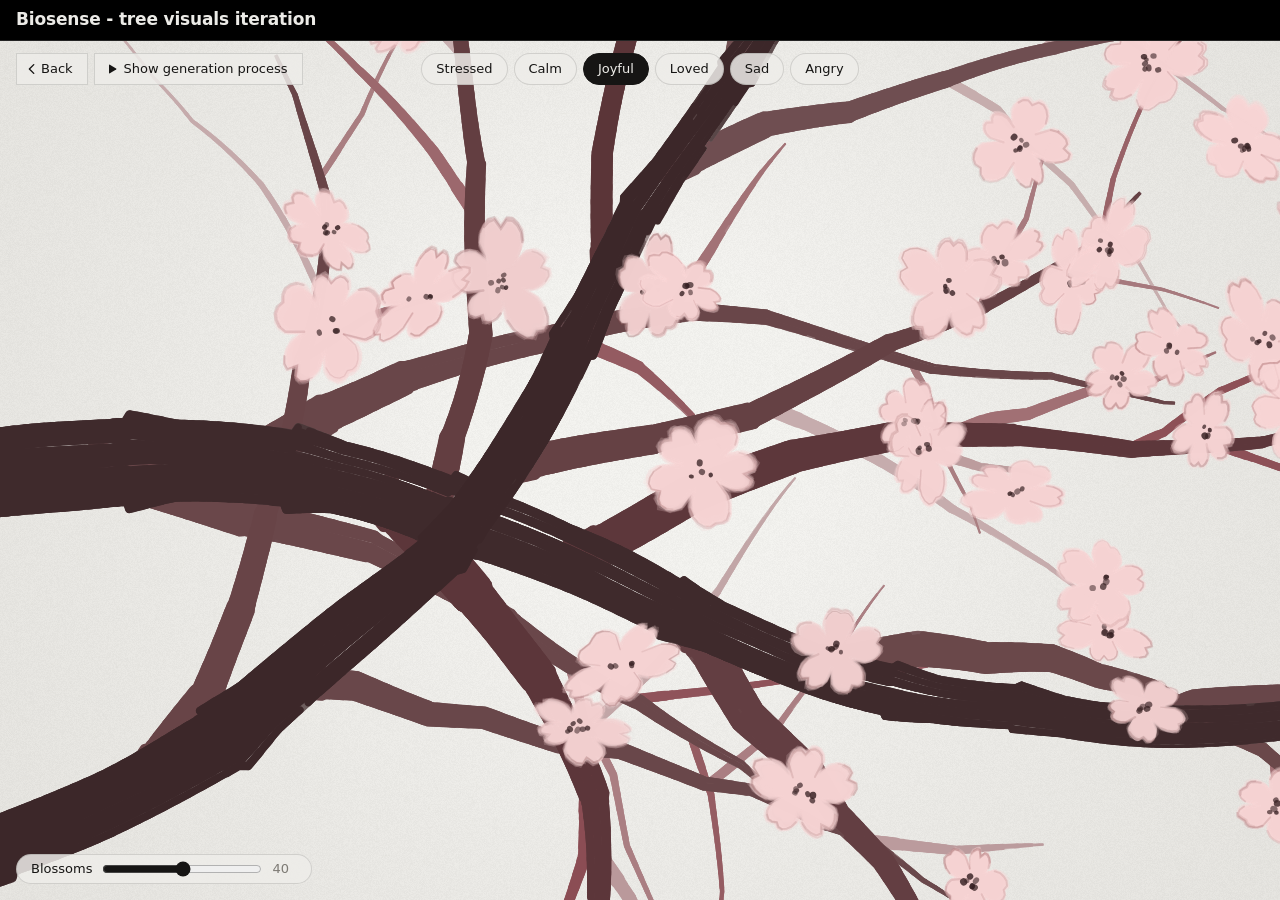
==== commit c235d665: "Refine V2 sketches, home layout, and add a link preview - Sakura close-up: buds on thin twigs with a" ====
--- a/emotion-closeup.html
+++ b/emotion-closeup.html
@@ -165,10 +165,14 @@
 // ink, twig, tone: the bark's colour (limbs → twigs) and strength: reddish on pink-flowered trees,
 //   near black on white-flowered ones; dry: how fast a stroke runs dry; weight: stroke width
 // droop: gravity per depth (negative reaches up); kink, kinkGap, wobble: how the hand moves
+// twigKeep: share of the final layer of twigs kept; twigFrom: how far along a branch (0–1) its first
+//   twig may sprout; twigZig, twigKink: zigzag chance and kink for that final layer (default as above)
 // stage: the moment in the cherry's year; mix: what grows at each site (blossom, bud, leaf,
 //   calyx: the red cup left when the petals have gone); colours and sizes of the washes
 // stem, sepal, budCol: flower stalks, the sepals around buds and flowers, the colour of a closed bud
-// spatter: flicked ink; amount: what the amount slider counts; limbs: where the limbs enter the frame
+// budStalk, budLean: a bud's stalk length and how far it angles off the twig
+// spatter: flicked ink; amount: what the amount slider counts; limbs: where the limbs enter the frame,
+//   and optionally their width (w) and how hard they turn at each joint (kink)
 // wind (for the falling petals): amp (how hard it pushes), base (steady lean), pace (speed of its
 //   changes), gustRate (gusts a second), gust (gust strength)
 // fall: petals coming loose each second once the painting is done; air: petals painted in the air
@@ -180,10 +184,12 @@
     ink: [46, 28, 32], twig: [124, 56, 66], tone: 0.95, dry: [0.7, 0.95], weight: 0.75,
     droop: [0, 0.0003, 0.002, 0.004], kink: 1.8, kinkGap: [10, 30], wobble: 0.14,
     gap: [[20, 38], [9, 20]], branchP: 0.6, branchAng: [0.5, 1.2], branchLen: [110, 220],
-    twigAng: [0.5, 1.3], twigLen: [25, 75], twigW: [0.9, 2.2],
+    twigAng: [0.5, 1.3], twigLen: [8, 22], twigW: [0.9, 2.2],   // short spurs: buds sit close to the branch
+    twigKeep: 0.55, twigFrom: 0.4, twigZig: 0, twigKink: 0.3,
     mix: { bud: 0.75, blossom: 0.25 },
     blossom: { pink: [244, 214, 222], blush: [222, 160, 176], rose: [150, 90, 104], size: [7, 11], bud: [3.6, 6.2],
                stem: [150, 62, 78], sepal: [132, 40, 58], budCol: [200, 92, 118],
+               budStalk: [0.2, 0.8], budLean: [0.08, 0.22],
                count: [1, 2, 2, 3], spread: 7, density: 0.8, washA: 0.17, stamens: [3, 7] },
     spatter: 14,
     wind: { amp: 3.5, base: 0.08, pace: 1.4, gustRate: 0.22, gust: 1 },
@@ -202,6 +208,9 @@
     spatter: 0,
     wind: { amp: 3, base: 0.2, pace: 0.55, gustRate: 0.03, gust: 0.4 },
     fall: 0.08, air: 2,
+    // the view sits further right along the tree: the limbs start well out of frame to the left,
+    // and are longer to still cross it
+    limbs: { side: 1, reach: 0.35, len: [1.3, 1.8] },
   },
   joyful: {
     key: 3, label: "Joyful", stage: "full bloom", amount: "Blossoms",
@@ -209,6 +218,7 @@
     droop: [0, -0.0009, -0.0005, 0.0015], kink: 0.75, kinkGap: [34, 80], wobble: 0.05,
     gap: [[32, 60], [16, 32]], branchP: 0.8, branchAng: [0.35, 0.85], branchLen: [160, 290],
     twigAng: [0.35, 0.9], twigLen: [45, 110],
+    twigKeep: 0.6, twigFrom: 0.35,
     mix: { blossom: 0.94, bud: 0.06 },
     blossom: { pink: [249, 215, 214], blush: [238, 168, 170], rose: [198, 118, 120], size: [12, 19], bud: [4, 6],
                stem: [158, 74, 88], sepal: [140, 48, 64], budCol: [214, 112, 134],
@@ -238,7 +248,7 @@
     droop: [0, 0.0018, 0.005, 0.011], kink: 0.45, kinkGap: [40, 90], wobble: 0.03,
     gap: [[55, 95], [28, 50]], branchP: 0.5, branchAng: [0.25, 0.55], branchLen: [160, 280],
     twigAng: [0.2, 0.5], twigLen: [70, 160],
-    mix: { blossom: 0.55, calyx: 0.22, none: 0.23 },
+    mix: { blossom: 0.55, none: 0.45 },
     blossom: { pink: [236, 231, 234], blush: [204, 200, 212], rose: [136, 132, 150], size: [9, 14], bud: [4, 6],
                stem: [70, 66, 74], sepal: [118, 92, 104], budCol: [222, 208, 216],
                calyx: [130, 82, 84], ragged: 0.6,
@@ -257,6 +267,7 @@
     droop: [0, 0, 0.001, 0.003], kink: 1.7, kinkGap: [14, 40], wobble: 0.04,
     gap: [[30, 58], [14, 28]], branchP: 0.55, branchAng: [0.5, 1.1], branchLen: [120, 240],
     twigAng: [0.6, 1.3], twigLen: [25, 70], twigW: [1.6, 4],
+    twigZig: 0.15, twigKink: 0.8,   // the final twigs only jag a little; the limbs carry the anger
     mix: { none: 0.62, calyx: 0.3, blossom: 0.08 },
     blossom: { pink: [241, 223, 221], blush: [214, 146, 142], rose: [140, 30, 30], size: [7, 11], bud: [4, 6],
                stem: [46, 36, 36], sepal: [104, 38, 38], budCol: [200, 120, 120],
@@ -265,6 +276,8 @@
     spatter: 34,
     wind: { amp: 8, base: 0.4, pace: 1.3, gustRate: 0.3, gust: 1.4 },
     fall: 0, gustPetals: 5, air: 6,
+    // the limbs are gnarled: thick enough to show it, turning hard at every joint
+    limbs: { w: [12, 20], kink: 2.3 },
   },
 };
 const ORDER = Object.keys(MOODS).sort((a, b) => MOODS[a].key - MOODS[b].key);
@@ -409,23 +422,35 @@
   const wrap = () => { while (a < -Math.PI / 2) a += TAU; while (a >= 1.5 * Math.PI) a -= TAU; };
   wrap();
   const seed = rand(1000);
-  let kinkIn = rand(...M.kinkGap), knot = 0;
+  // Branches and twigs turn at angular joints like the limbs, only more often, and they narrow at
+  // every turn, the way cherry wood steps down past each node. Their outer part runs thin, but the
+  // very end stays blunt rather than drawn to a point. Limbs keep a slight swelling at each joint.
+  // Some of them zigzag: shorter runs between joints, each turn going back the other way.
+  const child = depth >= 2 && depth <= 3;
+  const zig = child && random() < (depth === 3 ? M.twigZig ?? 0.4 : 0.4);
+  const gapScale = (depth === 2 ? 0.6 : depth === 3 ? 0.45 : 1) * (zig ? 0.55 : 1);
+  const nextGap = () => Math.max(zig ? 6 : 8, rand(...M.kinkGap) * gapScale);
+  let kinkIn = nextGap(), knot = 0, step = 1, turn = random() < 0.5 ? 1 : -1;
   const n = Math.max(4, Math.round(len / DL));
   for (let i = 0; i < n; i++) {
     const t = i / (n - 1);
-    let w = w0 * (1 - taper * t ** 1.1);
+    let w = w0 * step * (child ? 1 - 0.75 * t ** 1.6 : 1 - taper * t ** 1.1);
     w *= 0.75 + 0.25 * Math.min(1, (i * U) / 4) + (i * U < 3 ? 0.18 : 0);
     if (flare) w *= 1 + flare * Math.max(0, 1 - (i * U) / 14) ** 2;
-    w *= 1 + 0.22 * Math.max(0, 1 - (knot * U) / 4);
-    if (tail && t > 0.86) w *= Math.max(0.12, 1 - (t - 0.86) / 0.14) ** 0.8;
+    w *= 1 + (child ? 0.06 : 0.22) * Math.max(0, 1 - (knot * U) / 4);
+    // a blunt, rounded end: the last stretch narrows a little more, never to a point
+    if (tail && t > 0.86) w *= depth >= 1 ? 1 - 0.3 * ((t - 0.86) / 0.14) ** 1.5 : Math.max(0.12, 1 - (t - 0.86) / 0.14) ** 0.8;
+    if (child) w = Math.max(w, 0.35 * K);
     pts.push({ x, y, w });
     a += (Math.PI / 2 - a) * droop * DL * (0.4 + t) + (vnoise(seed, i * U * 0.06) - 0.5) * M.wobble * U;
     if (hold) a += Math.atan2(Math.sin(hold[0] - a), Math.cos(hold[0] - a)) * hold[1] * U;
     if (x < 30) a += (Math.sin(a) > 0 ? -0.03 : 0.03) * U; else if (x > LW - 30) a += (Math.sin(a) > 0 ? 0.03 : -0.03) * U;
     knot++;
     if ((kinkIn -= DL) <= 0) {
-      a += rand(-0.38, 0.38) * kink;
-      kinkIn = rand(...M.kinkGap); knot = 0;
+      if (zig) { a += turn * rand(0.22, 0.42) * Math.max(kink, 0.7); turn = -turn; }
+      else a += rand(-0.38, 0.38) * kink;
+      step *= zig ? rand(0.9, 0.96) : child ? rand(0.84, 0.93) : rand(0.95, 0.99);
+      kinkIn = nextGap(); knot = 0;
     }
     wrap();
     x += Math.cos(a) * DL; y += Math.sin(a) * DL;
@@ -468,10 +493,13 @@
       if (s.depth === 1 && random() < M.branchP) {
         add({ x: p.x, y: p.y, a: a + side * rand(...M.branchAng), w0: p.w * rand(0.45, 0.65),
               len: rand(...M.branchLen) * K, depth: 2, tone: rand(0.82, 0.96), start });
-      } else {
+      } else if ((s.depth === 1 || i >= n * (M.twigFrom || 0)) && random() < (M.twigKeep ?? 1)) {
+        // the final layer of twigs: some moods keep fewer of them, and none sprouting from the first
+        // part of a branch, so they don't break off too close to where the branch itself begins
         const light = random() < 0.2;
         add({ x: p.x, y: p.y, a: a + side * rand(...M.twigAng), w0: clamp(p.w * rand(0.45, 0.6), tw[0] * M.weight, tw[1] * M.weight),
-              len: rand(...M.twigLen) * K, depth: 3, tone: light ? rand(0.35, 0.5) : rand(0.62, 0.92), start });
+              len: rand(...M.twigLen) * K, depth: 3, tone: light ? rand(0.35, 0.5) : rand(0.62, 0.92), start,
+              kink: M.twigKink ?? M.kink });
       }
       i += Math.round((rand(...gap) * K) / DL);
     }
@@ -491,7 +519,7 @@
     const tilt = L.tilt ? rand(...L.tilt) : 0.12 - 0.55 * u + rand(-0.1, 0.1);   // radians: + dips, - climbs
     const x = side > 0 ? vx - reach - rand(6, 30) * K : vx + vw + reach + rand(6, 30) * K;
     add({ x, y, a: side > 0 ? tilt : Math.PI - tilt, w0: rand(...(L.w || [16, 30])) * K * M.weight, len: vw * rand(...(L.len || [0.95, 1.45])),
-          depth: 1, tone: rand(0.9, 0.97), start: 10 + limb * rand(12, 36), taper: 0.7 });
+          depth: 1, tone: rand(0.9, 0.97), start: 10 + limb * rand(12, 36), taper: 0.7, kink: L.kink ?? M.kink });
     limb++;
   }
 
@@ -524,8 +552,11 @@
   ctx.globalCompositeOperation = "darken";
   ctx.lineCap = "round";
   ctx.lineJoin = "round";
+  // on limbs the edge bristles run dry first ("flying white"); on branches and twigs the brush dries
+  // evenly across its width, so a stroke fades at its end instead of narrowing to a point
+  const edge = s.depth >= 2 ? 0.2 : 1;
   for (const b of s.bristles) {
-    const ink = b.ink - s.dry * t ** 1.3 * (0.5 + Math.abs(b.u));
+    const ink = b.ink - s.dry * t ** 1.3 * (0.5 + edge * Math.abs(b.u));
     const grain = vnoise(mid.x * 0.33 + b.seed, mid.y * 0.33);
     const d = clamp((ink - 0.22 + (grain - 0.5) * 0.55) * 2.3, 0, 1) * s.tone;
     if (d < 0.04) continue;
@@ -673,8 +704,8 @@
           if (s.depth < 3 || i < s.pts.length * 0.35 || p.w > 2.4 * K * M.weight) continue;
           // the stalk leaves the twig at a narrow angle, leaning the way the twig grows, and is finer
           // than the twig it comes from
-          const a = head + (random() < 0.5 ? -1 : 1) * rand(0.18, 0.5);
-          const stalk = rand(4, 9) * K;
+          const a = head + (random() < 0.5 ? -1 : 1) * rand(...(B.budLean || [0.18, 0.5]));
+          const stalk = rand(...(B.budStalk || [4, 9])) * K;
           it.sx = p.x + Math.cos(a) * stalk; it.sy = p.y + Math.sin(a) * stalk;
           it.axis = a + rand(-0.12, 0.12);
           it.stalkW = clamp(p.w * 0.45, 0.3 * K, 0.6 * K);
@@ -765,12 +796,14 @@
   }
 }
 
+// the stamen tips: a tight cluster of ink dots at the flower's heart, each a little different in size
 function stamenDots(f, n) {
   for (let k = 0; k < n; k++) {
-    const a = irand(TAU), r = f.R * irand(0.08, 0.36);
+    const a = irand(TAU), r = f.R * irand(0.05, 0.22);
     const x = f.x + Math.cos(a) * r, y = f.y + Math.sin(a) * r * f.squash;
+    const s = irand(0.65, 1.05) * K;   // dot size, varied a little dot to dot
     ctx.fillStyle = `rgba(${INK},${irand(0.5, 0.85) * M.tone})`;
-    ctx.beginPath(); ctx.ellipse(x, y, irand(0.35, 0.7) * K, irand(0.3, 0.55) * K, irand(TAU), 0, TAU); ctx.fill();
+    ctx.beginPath(); ctx.ellipse(x, y, s, s * irand(0.75, 0.95), irand(TAU), 0, TAU); ctx.fill();
   }
 }
 
--- a/nav.css
+++ b/nav.css
@@ -20,7 +20,8 @@
 }
 .gnav-brand {
   margin-right: auto;
-  font-weight: 620;
+  font-size: 17px;
+  font-weight: 650;
   letter-spacing: -0.01em;
   white-space: nowrap;
   color: inherit;
